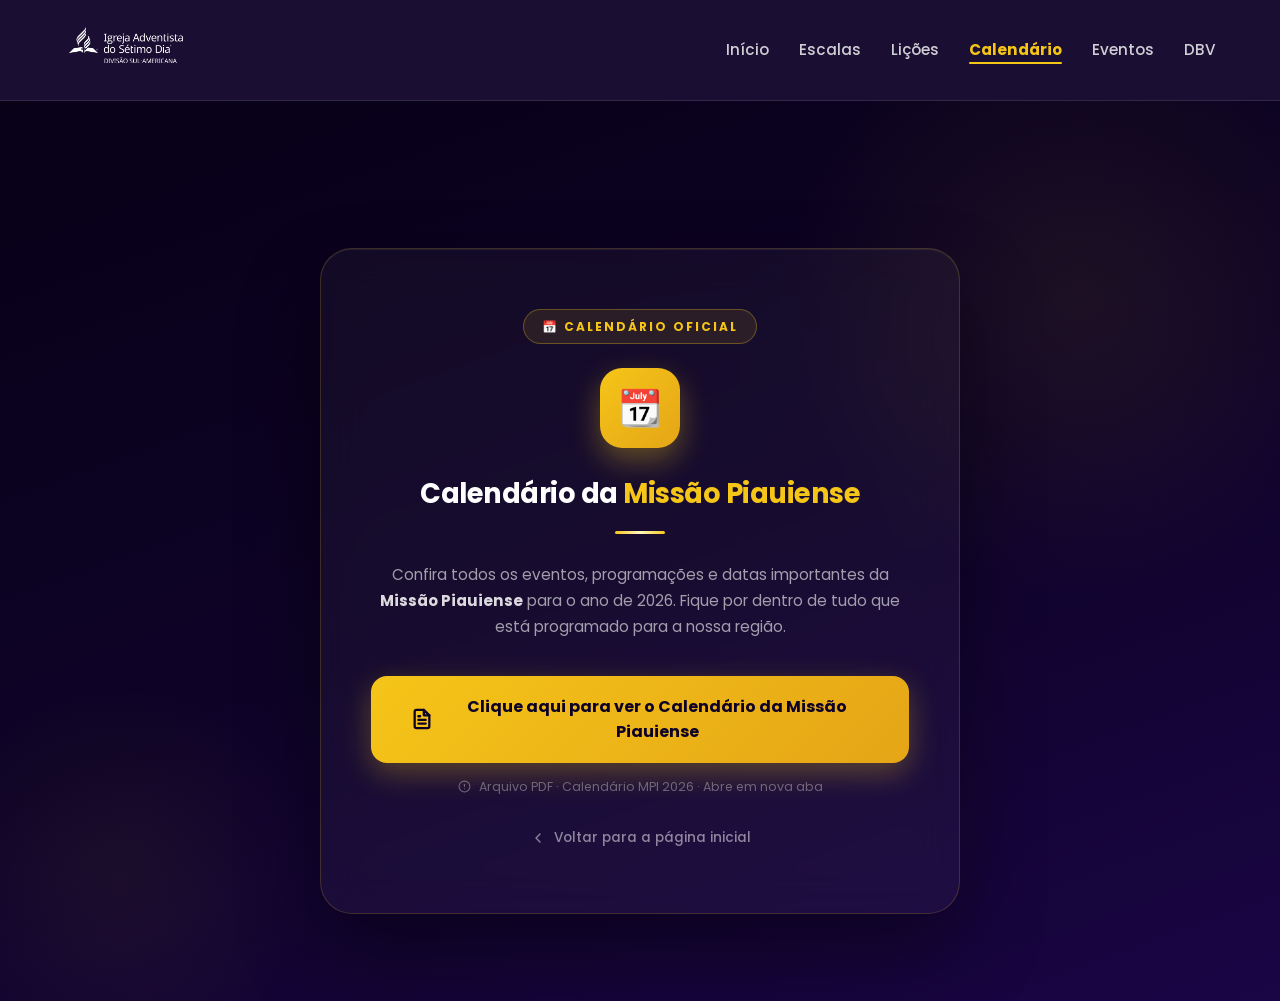
==== calendario.html @ d710eff6 "feat: adiciona pagina calendario com link para PDF da Missao Piauiense" ====
<!DOCTYPE html>
<html lang="pt-br">
<head>
    <meta charset="UTF-8">
    <meta name="viewport" content="width=device-width, initial-scale=1.0">
    <meta name="description" content="Calendário 2026 da Missão Piauiense - Igreja Adventista Angelim IV">
    <title>Calendário 2026 | Igreja Adventista Angelim IV</title>
    <link rel="icon" href="favicon.ico" type="image/x-icon">
    <link rel="stylesheet" href="style.css">
    <style>
        /* =============================
           ESTILOS EXCLUSIVOS DA PÁGINA
           ============================= */

        .cal-hero {
            min-height: 100vh;
            display: flex;
            align-items: center;
            justify-content: center;
            background: linear-gradient(160deg, #080118 0%, #0e0327 50%, #1a0545 100%);
            position: relative;
            overflow: hidden;
            padding: 120px 20px 60px;
        }

        /* Orbes decorativos de fundo */
        .cal-hero::before {
            content: '';
            position: absolute;
            width: 600px;
            height: 600px;
            border-radius: 50%;
            background: radial-gradient(circle, rgba(245, 197, 24, 0.07) 0%, transparent 70%);
            top: -100px;
            right: -100px;
            pointer-events: none;
        }

        .cal-hero::after {
            content: '';
            position: absolute;
            width: 400px;
            height: 400px;
            border-radius: 50%;
            background: radial-gradient(circle, rgba(245, 197, 24, 0.05) 0%, transparent 70%);
            bottom: -80px;
            left: -80px;
            pointer-events: none;
        }

        .cal-card {
            position: relative;
            z-index: 2;
            background: rgba(255, 255, 255, 0.04);
            border: 1px solid rgba(245, 197, 24, 0.18);
            backdrop-filter: blur(20px);
            border-radius: 32px;
            padding: 60px 50px;
            max-width: 640px;
            width: 100%;
            text-align: center;
            box-shadow:
                0 40px 80px rgba(0, 0, 0, 0.4),
                inset 0 1px 0 rgba(255, 255, 255, 0.08);
            animation: fadeUp 0.7s ease both;
        }

        @keyframes fadeUp {
            from { opacity: 0; transform: translateY(30px); }
            to   { opacity: 1; transform: translateY(0); }
        }

        /* Ícone decorativo no topo do card */
        .cal-icon-wrap {
            width: 80px;
            height: 80px;
            margin: 0 auto 28px;
            background: linear-gradient(135deg, #f5c518, #e5a517);
            border-radius: 22px;
            display: flex;
            align-items: center;
            justify-content: center;
            font-size: 2.2rem;
            box-shadow: 0 12px 30px rgba(245, 197, 24, 0.35);
            animation: pulse 3s ease-in-out infinite;
        }

        @keyframes pulse {
            0%, 100% { box-shadow: 0 12px 30px rgba(245, 197, 24, 0.35); }
            50%       { box-shadow: 0 12px 50px rgba(245, 197, 24, 0.6); }
        }

        /* Linha decorativa dourada */
        .cal-divider {
            width: 50px;
            height: 3px;
            background: linear-gradient(90deg, #f5c518, #fff8c0, #f5c518);
            border-radius: 2px;
            margin: 20px auto 28px;
        }

        .cal-card h1 {
            font-size: 1.7rem;
            font-weight: 700;
            color: #ffffff;
            line-height: 1.3;
            margin-bottom: 0;
            letter-spacing: -0.5px;
        }

        .cal-card h1 span {
            color: #f5c518;
        }

        .cal-card p {
            font-size: 0.95rem;
            color: rgba(255, 255, 255, 0.6);
            line-height: 1.7;
            margin-bottom: 0;
        }

        /* Badge MPI */
        .cal-badge {
            display: inline-flex;
            align-items: center;
            gap: 8px;
            background: rgba(245, 197, 24, 0.1);
            border: 1px solid rgba(245, 197, 24, 0.3);
            color: #f5c518;
            font-size: 0.75rem;
            font-weight: 700;
            letter-spacing: 2px;
            text-transform: uppercase;
            padding: 7px 18px;
            border-radius: 50px;
            margin-bottom: 24px;
        }

        /* Botão principal de abrir o PDF */
        .btn-open-pdf {
            display: inline-flex;
            align-items: center;
            justify-content: center;
            gap: 12px;
            background: linear-gradient(135deg, #f5c518 0%, #e5a517 100%);
            color: #0e0327;
            font-family: 'Poppins', sans-serif;
            font-size: 1rem;
            font-weight: 700;
            text-decoration: none;
            padding: 18px 40px;
            border-radius: 16px;
            border: none;
            cursor: pointer;
            width: 100%;
            margin-top: 36px;
            transition: all 0.35s cubic-bezier(0.175, 0.885, 0.32, 1.275);
            box-shadow: 0 10px 30px rgba(245, 197, 24, 0.3);
            position: relative;
            overflow: hidden;
        }

        .btn-open-pdf::before {
            content: '';
            position: absolute;
            top: 0; left: -100%;
            width: 100%; height: 100%;
            background: linear-gradient(90deg, transparent, rgba(255,255,255,0.25), transparent);
            transition: left 0.5s ease;
        }

        .btn-open-pdf:hover::before {
            left: 100%;
        }

        .btn-open-pdf:hover {
            transform: translateY(-4px);
            box-shadow: 0 20px 50px rgba(245, 197, 24, 0.45);
        }

        .btn-open-pdf svg {
            flex-shrink: 0;
        }

        /* Info de tamanho do arquivo */
        .cal-file-info {
            display: flex;
            align-items: center;
            justify-content: center;
            gap: 8px;
            margin-top: 14px;
            font-size: 0.78rem;
            color: rgba(255, 255, 255, 0.35);
        }

        /* Botão de voltar */
        .btn-back {
            display: inline-flex;
            align-items: center;
            gap: 8px;
            color: rgba(255, 255, 255, 0.5);
            text-decoration: none;
            font-size: 0.85rem;
            font-weight: 500;
            margin-top: 30px;
            transition: color 0.25s ease;
        }

        .btn-back:hover {
            color: #f5c518;
        }

        /* Responsivo */
        @media (max-width: 600px) {
            .cal-card {
                padding: 40px 28px;
                border-radius: 24px;
            }

            .cal-card h1 {
                font-size: 1.35rem;
            }

            .btn-open-pdf {
                font-size: 0.92rem;
                padding: 16px 24px;
            }
        }
    </style>
</head>
<body>

    <!-- Header reutilizado -->
    <header>
        <div class="container">
            <img src="Capa1.png.jpg" alt="Logo da Igreja Adventista Angelim IV" class="logo">
            <nav>
                <div class="hamburger" id="hamburger">
                    <span></span>
                    <span></span>
                    <span></span>
                </div>
                <ul id="nav-menu">
                    <li><a href="index.html#banner">Início</a></li>
                    <li><a href="index.html#escalas">Escalas</a></li>
                    <li><a href="index.html#licoes">Lições</a></li>
                    <li><a href="calendario.html" class="nav-active">Calendário</a></li>
                    <li><a href="eventos.html">Eventos</a></li>
                    <li><a href="DBV.html">DBV</a></li>
                </ul>
            </nav>
        </div>
    </header>

    <!-- Conteúdo principal -->
    <main>
        <section class="cal-hero">
            <div class="cal-card">

                <!-- Badge -->
                <div class="cal-badge">
                    📅 Calendário Oficial
                </div>

                <!-- Ícone -->
                <div class="cal-icon-wrap">📆</div>

                <!-- Título -->
                <h1>Calendário da <span>Missão Piauiense</span></h1>

                <div class="cal-divider"></div>

                <p>
                    Confira todos os eventos, programações e datas importantes da
                    <strong style="color: rgba(255,255,255,0.85);">Missão Piauiense</strong>
                    para o ano de 2026. Fique por dentro de tudo que está programado para a nossa região.
                </p>

                <!-- Botão principal -->
                <a href="calendario_MPI2026.pdf" target="_blank" class="btn-open-pdf" id="btn-ver-calendario">
                    <svg xmlns="http://www.w3.org/2000/svg" width="22" height="22" viewBox="0 0 24 24" fill="none" stroke="currentColor" stroke-width="2.5" stroke-linecap="round" stroke-linejoin="round">
                        <path d="M14 2H6a2 2 0 0 0-2 2v16a2 2 0 0 0 2 2h12a2 2 0 0 0 2-2V8z"/>
                        <polyline points="14 2 14 8 20 8"/>
                        <line x1="16" y1="13" x2="8" y2="13"/>
                        <line x1="16" y1="17" x2="8" y2="17"/>
                        <polyline points="10 9 9 9 8 9"/>
                    </svg>
                    Clique aqui para ver o Calendário da Missão Piauiense
                </a>

                <!-- Info do arquivo -->
                <div class="cal-file-info">
                    <svg xmlns="http://www.w3.org/2000/svg" width="13" height="13" viewBox="0 0 24 24" fill="none" stroke="currentColor" stroke-width="2" stroke-linecap="round" stroke-linejoin="round"><circle cx="12" cy="12" r="10"/><line x1="12" y1="8" x2="12" y2="12"/><line x1="12" y1="16" x2="12.01" y2="16"/></svg>
                    Arquivo PDF · Calendário MPI 2026 · Abre em nova aba
                </div>

                <!-- Voltar -->
                <a href="index.html" class="btn-back">
                    <svg xmlns="http://www.w3.org/2000/svg" width="16" height="16" viewBox="0 0 24 24" fill="none" stroke="currentColor" stroke-width="2" stroke-linecap="round" stroke-linejoin="round"><polyline points="15 18 9 12 15 6"/></svg>
                    Voltar para a página inicial
                </a>

            </div>
        </section>
    </main>

    <script>
        // Hamburger menu
        document.addEventListener('DOMContentLoaded', function () {
            const hamburger = document.getElementById('hamburger');
            const navMenu = document.getElementById('nav-menu');

            if (hamburger) {
                hamburger.addEventListener('click', function () {
                    hamburger.classList.toggle('active');
                    navMenu.classList.toggle('active');
                });
            }

            navMenu && navMenu.querySelectorAll('a').forEach(function (link) {
                link.addEventListener('click', function () {
                    hamburger.classList.remove('active');
                    navMenu.classList.remove('active');
                });
            });
        });
    </script>
</body>
</html>
---- style.css ----
/* ESTILO INSPIRADO EM WEEGO VIAGENS 
   Foco: Modernidade, Minimalismo e Experiência do Usuário (UX)
*/

@import url('https://fonts.googleapis.com/css2?family=Poppins:wght@300;400;600;700&display=swap');

/* 1. RESET E REGRAS TOTAIS */
* {
    margin: 0;
    padding: 0;
    box-sizing: border-box;
}

html {
    scroll-behavior: smooth;
    /* Evita que o header fixo corte os títulos das seções ao navegar */
    scroll-padding-top: 100px;
}

body {
    font-family: 'Poppins', sans-serif; /* Fonte moderna como a da Weego */
    background-color: #f8fafc; /* Fundo off-white azulado, muito elegante */
    color: #1e293b; /* Cinza escuro em vez de preto puro */
    line-height: 1.6;
    overflow-x: hidden;
}

.container {
    width: 90%;
    max-width: 1200px;
    margin: 0 auto;
}

/* 2. CABEÇALHO (ESTILO GLASSMORPHISM) */
header {
    background-color: rgba(14, 3, 39, 0.95); /* Azul marinho profundo com transparência */
    backdrop-filter: blur(12px); /* Efeito de vidro embaçado ao rolar */
    color: white;
    padding: 15px 0;
    position: sticky;
    top: 0;
    z-index: 1000;
    border-bottom: 1px solid rgba(255, 255, 255, 0.1);
    transition: all 0.3s ease;
}

header .container {
    display: flex;
    justify-content: space-between;
    align-items: center;
}

.logo {
    height: 70px;
    transition: transform 0.3s ease;
}

.logo:hover {
    transform: scale(1.05);
}

nav {
    display: flex;
    align-items: center;
}

nav ul {
    list-style: none;
    display: flex;
    gap: 30px;
}

nav ul li a {
    color: rgba(255, 255, 255, 0.8);
    text-decoration: none;
    font-weight: 500;
    font-size: 0.95rem;
    transition: all 0.3s ease;
}

nav ul li a:hover {
    color: #f5c518; /* Dourado no hover */
}

/* Link ativo — página atual no menu */
.nav-active {
    color: #f5c518 !important;
    font-weight: 700 !important;
    position: relative;
}

.nav-active::after {
    content: '';
    position: absolute;
    bottom: -4px;
    left: 0;
    width: 100%;
    height: 2px;
    background: #f5c518;
    border-radius: 2px;
}

/* Hamburger Menu */
.hamburger {
    display: none;
    flex-direction: column;
    cursor: pointer;
    gap: 5px;
}

.hamburger span {
    width: 25px;
    height: 3px;
    background-color: white;
    transition: 0.3s;
}

.hamburger.active span:nth-child(1) {
    transform: rotate(-45deg) translate(-5px, 6px);
}

.hamburger.active span:nth-child(2) {
    opacity: 0;
}

.hamburger.active span:nth-child(3) {
    transform: rotate(45deg) translate(-5px, -6px);
}

/* 3. BANNER PRINCIPAL (HERO) */
#banner {
    background: linear-gradient(rgba(0, 0, 0, 0.5), #0e0327), url('capa da igreja.png') no-repeat center center/cover;
    color: white;
    text-align: center;
    padding: 160px 0 120px;
}

#banner h1 {
    font-size: 3.5rem;
    font-weight: 700;
    margin-bottom: 15px;
    letter-spacing: -1.5px;
}

#banner p {
    font-size: 1.2rem;
    opacity: 0.9;
    max-width: 700px;
    margin: 0 auto;
}

.btn-ofertas {
    display: inline-block;
    background-color: #f5c518;
    color: #0e0327 !important;
    padding: 15px 40px;
    border-radius: 12px;
    text-decoration: none;
    font-weight: 600;
    margin-top: 35px;
    box-shadow: 0 10px 25px rgba(245, 197, 24, 0.3);
    transition: all 0.4s cubic-bezier(0.175, 0.885, 0.32, 1.275);
}

.btn-ofertas:hover {
    background-color: #ffffff;
    transform: translateY(-5px);
    box-shadow: 0 15px 30px rgba(0,0,0,0.2);
}

/* 4. FAIXA DE PRÓXIMO CULTO (FULL WIDTH) */
#aviso-programado {
    background-color: #ffffff; /* Fundo branco limpo */
    color: #0e0327;
    width: 100%; /* Largura total da tela */
    margin: 0; /* Remove as margens laterais e o recuo negativo se preferir */
    padding: 60px 0; /* Espaçamento interno vertical */
    text-align: center;
    position: relative;
    z-index: 10;
    /* Uma sombra sutil apenas na parte de baixo para dar profundidade */
    box-shadow: 0 10px 30px rgba(0, 0, 0, 0.05); 
    border-bottom: 1px solid #eee;
}

/* Centraliza o conteúdo dentro da faixa larga */
#aviso-programado .container {
    max-width: 1200px;
    margin: 0 auto;
}

#titulo-amarelo {
    color: #f5c518;
    text-transform: uppercase;
    font-size: 0.9rem;
    letter-spacing: 3px;
    font-weight: 700;
    margin-bottom: 15px;
    display: block;
}

#departamento-texto {
    font-size: 2.2rem; /* Texto maior para aproveitar a largura */
    font-weight: 700;
    margin-bottom: 10px;
    color: #0e0327;
    letter-spacing: -1px;
}

#responsavel-nome {
    font-size: 1.2rem;
    color: #64748b;
    font-weight: 400;
}

/* Ajuste para Celular */
@media (max-width: 768px) {
    #departamento-texto {
        font-size: 1.5rem;
        padding: 0 15px;
    }
    #aviso-programado {
        padding: 40px 0;
    }
}

/* --- SEÇÃO DE HORÁRIOS VERTICAIS (ESTILO WEEGO) --- */

.titulo-sessao {
    text-align: center;
    font-size: 1.8rem;
    color: #0e0327;
    margin-bottom: 1rem;
    font-weight: 700;
}

.horarios-grid-vertical {
    display: flex; /* Mudamos de Grid para Flex para facilitar a linha única */
    gap: 20px;
    justify-content: center;
    padding: 20px 0;
    /* Regras para o scroll no celular */
    overflow-x: auto; 
    scroll-snap-type: x mandatory; /* Faz o card "travar" centralizado ao deslizar */
    -webkit-overflow-scrolling: touch; /* Scroll suave no iPhone */
}

/* Remove a barra de scroll feia em navegadores modernos, mantendo a função */
.horarios-grid-vertical::-webkit-scrollbar {
    display: none;
}

.horario-card-v {
    background: #ffffff;
    border-radius: 20px;
    padding: 25px 20px;
    display: flex;
    flex-direction: column;
    align-items: center;
    justify-content: space-between;
    min-height: 280px;
    
    /* Ajuste crucial para a linha única */
    flex: 0 0 220px; /* Não estica, não encolhe, mantém 220px de largura */
    scroll-snap-align: center; /* Alinha o card no meio da tela ao dar o swipe */
    
    box-shadow: 0 10px 25px rgba(0, 0, 0, 0.04);
    border: 1px solid #f1f5f9;
    transition: all 0.4s ease;
}

.horario-card-v:hover {
    transform: translateY(-12px);
    box-shadow: 0 20px 40px rgba(0, 0, 0, 0.08);
    border-color: #f5c518;
}

.icon-topo {
    font-size: 1.8rem;
    margin-bottom: 15px;
    background: #f8fafc;
    width: 55px;
    height: 55px;
    display: flex;
    align-items: center;
    justify-content: center;
    border-radius: 15px;
}

.card-body {
    display: flex;
    flex-direction: column;
    align-items: center;
    flex-grow: 1; /* Faz o corpo ocupar o espaço central */
}

.dia-semana {
    font-size: 1.2rem;
    font-weight: 700;
    color: #0e0327;
    margin-bottom: 8px;
}

.desc-culto {
    font-size: 0.85rem;
    color: #64748b;
    margin-bottom: 20px;
    line-height: 1.3;
}

.hora-badge {
    background-color: #0e0327;
    color: #f5c518;
    padding: 8px 18px;
    border-radius: 12px;
    font-weight: 700;
    font-size: 1rem;
    box-shadow: 0 4px 10px rgba(14, 3, 39, 0.2);
    margin-top: auto; /* Joga o horário para a base do card */
}

/* Ajuste Mobile - Horários */
@media (max-width: 768px) {
    /* Empilha os cards verticalmente em vez de scroll horizontal */
    .horarios-grid-vertical {
        flex-direction: column;
        align-items: center;
        overflow-x: visible;
        padding: 10px 20px;
        scroll-snap-type: none;
    }

    .titulo-sessao {
        font-size: 1.5rem;
        text-align: center;
        padding-left: 0;
    }

    .horario-card-v {
        flex: 0 0 auto;
        width: 100%;
        max-width: 400px;
        min-width: unset;
        min-height: unset;
        flex-direction: row;
        justify-content: flex-start;
        gap: 20px;
        padding: 20px;
    }

    .icon-topo {
        margin-bottom: 0;
        flex-shrink: 0;
    }

    .card-body {
        align-items: flex-start;
        text-align: left;
    }

    .hora-badge {
        margin-top: 8px;
    }
}


/* 5. SEÇÕES GERAIS */
.section-content {
    padding: 30px 0; /* Espaço reduzido entre seções */
}

.section-content h2 {
    text-align: center;
    font-size: 2.2rem;
    font-weight: 700;
    margin-bottom: 50px;
    color: #0e0327;
}

/* Ajuste específico para reduzir espaço entre Horários e Escalas */
#horarios {
    padding-bottom: 25px;
}

#escalas {
    padding-top: 25px;
}

/* 6. MOLDURA DA ESCALA (O FOCO DO SITE) */
.moldura-escala {
    background: #ffffff;
    padding: 12px;
    border-radius: 30px; /* Bordas muito arredondadas (Estilo Weego) */
    box-shadow: 0 30px 60px rgba(0, 0, 0, 0.08);
    max-width: 950px;
    margin: 0 auto;
    transition: transform 0.5s ease;
}

.moldura-escala:hover {
    transform: translateY(-10px); /* Efeito flutuante */
}

.img-full {
    width: 100%;
    height: auto;
    border-radius: 20px;
    display: block;
}

/* --- SEÇÃO DE LIÇÕES (ESTILO WEEGO PREMIUM) --- */

.licoes-grid-premium {
    display: grid;
    grid-template-columns: repeat(auto-fit, minmax(280px, 1fr));
    gap: 30px;
    margin-top: 40px;
}

.licao-card-v {
    background: #ffffff;
    border-radius: 24px;
    overflow: hidden; /* Garante que a imagem não saia do card */
    box-shadow: 0 10px 30px rgba(0, 0, 0, 0.03);
    border: 1px solid #f1f5f9;
    transition: all 0.4s ease;
    text-align: center;
}

.licao-card-v:hover {
    transform: translateY(-10px);
    box-shadow: 0 20px 40px rgba(0, 0, 0, 0.08);
    border-color: #f5c518;
}

.capa-wrapper {
    width: 100%;
    height: 380px; /* Aumentei um pouco a altura para acomodar capas verticais inteiras */
    overflow: hidden;
    background-color: #ffffff; /* Fundo branco puro para que o espacinho do lado não apareça */
    padding: 20px; /* Adiciona um respiro em volta da imagem para não colar na borda */
    display: flex;
    align-items: center;
    justify-content: center;
    border-bottom: 1px solid #f1f5f9; /* Linha sutil para separar a foto do texto */
}

.capa-img {
    max-width: 100%;
    max-height: 100%;
    object-fit: contain; /* ESSE É O SEGREDO: Imagem fica inteira sem cortes */
    transition: transform 0.5s ease;
}



.licao-card-v:hover .capa-img {
    transform: scale(1.1); /* Zoom suave na foto no hover */
}

.licao-body {
    padding: 25px;
}

.licao-body h3 {
    color: #0e0327;
    font-size: 1.4rem;
    margin-bottom: 5px;
}

.licao-body p {
    color: #64748b;
    font-size: 0.9rem;
    margin-bottom: 20px;
}

.btn-pdf {
    display: inline-block;
    background-color: #f5c518;
    color: #0e0327;
    text-decoration: none;
    font-weight: 700;
    padding: 10px 25px;
    border-radius: 12px;
    font-size: 0.9rem;
    transition: 0.3s;
    border: 2px solid #f5c518;
}

.btn-pdf:hover {
    background-color: transparent;
    color: #0e0327;
}

/* Ajuste para o celular (mantendo 1 lição por vez no scroll ou empilhado) */
@media (max-width: 768px) {
    .licoes-grid-premium {
        grid-template-columns: 1fr;
        padding: 0 10px;
    }
    .capa-wrapper {
        height: 300px;
    }
}

/* 8. FORMULÁRIO DE CONTATO */
.contact-form {
    max-width: 600px;
    margin: 0 auto;
    background: #ffffff;
    padding: 40px;
    border-radius: 24px;
    box-shadow: 0 10px 30px rgba(0,0,0,0.05);
}

.form-group {
    margin-bottom: 20px;
}

.form-group label {
    display: block;
    margin-bottom: 5px;
    font-weight: 600;
    color: #0e0327;
}

.form-group input,
.form-group textarea {
    width: 100%;
    padding: 12px;
    border: 1px solid #e2e8f0;
    border-radius: 8px;
    font-family: 'Poppins', sans-serif;
    font-size: 1rem;
    transition: border-color 0.3s;
}

.form-group input:focus,
.form-group textarea:focus {
    outline: none;
    border-color: #f5c518;
}

.form-group textarea {
    resize: vertical;
    min-height: 120px;
}

.btn-submit {
    background-color: #f5c518;
    color: #0e0327;
    padding: 15px 40px;
    border: none;
    border-radius: 12px;
    font-weight: 600;
    font-size: 1rem;
    cursor: pointer;
    transition: all 0.3s ease;
    display: block;
    width: 100%;
}

.btn-submit:hover {
    background-color: #e5a517;
    transform: translateY(-2px);
}

/* ==============================
   9. FOOTER PREMIUM
   ============================== */

.footer-premium {
    background: linear-gradient(160deg, #080118 0%, #0e0327 60%, #16043d 100%);
    color: rgba(255, 255, 255, 0.75);
    padding-top: 0;
    position: relative;
    overflow: hidden;
}

/* Brilho decorativo de fundo */
.footer-premium::before {
    content: '';
    position: absolute;
    top: -60px;
    left: 50%;
    transform: translateX(-50%);
    width: 600px;
    height: 300px;
    background: radial-gradient(ellipse, rgba(245, 197, 24, 0.06) 0%, transparent 70%);
    pointer-events: none;
}

/* Linha divisória dourada no topo */
.footer-divider {
    width: 100%;
    height: 2px;
    background: linear-gradient(90deg, transparent 0%, #f5c518 30%, #fff8c0 50%, #f5c518 70%, transparent 100%);
    margin-bottom: 60px;
}

/* Grid de 3 colunas */
.footer-grid {
    display: grid;
    grid-template-columns: 1.4fr 1fr 1.2fr;
    gap: 50px;
    padding-bottom: 60px;
}

/* --- Coluna 1: Marca / Brand --- */
.footer-brand {
    display: flex;
    flex-direction: column;
    gap: 18px;
}

.footer-logo {
    height: 70px;
    width: auto;
    object-fit: contain;
    filter: brightness(1.1);
    transition: transform 0.3s ease;
}

.footer-logo:hover {
    transform: scale(1.05);
}

.footer-tagline {
    font-size: 0.88rem;
    line-height: 1.7;
    color: rgba(255, 255, 255, 0.55);
    max-width: 280px;
    font-style: italic;
}

/* Botões de redes sociais */
.footer-social {
    display: flex;
    gap: 12px;
    flex-wrap: wrap;
    margin-top: 4px;
}

.social-btn {
    display: inline-flex;
    align-items: center;
    gap: 8px;
    background: rgba(255, 255, 255, 0.06);
    border: 1px solid rgba(245, 197, 24, 0.25);
    color: rgba(255, 255, 255, 0.8);
    text-decoration: none;
    padding: 9px 16px;
    border-radius: 50px;
    font-size: 0.82rem;
    font-weight: 500;
    transition: all 0.3s ease;
    backdrop-filter: blur(5px);
}

.social-btn:hover {
    background: #f5c518;
    border-color: #f5c518;
    color: #0e0327;
    transform: translateY(-3px);
    box-shadow: 0 8px 20px rgba(245, 197, 24, 0.3);
}

/* --- Colunas 2 e 3: Headings --- */
.footer-heading {
    font-size: 0.75rem;
    font-weight: 700;
    letter-spacing: 3px;
    text-transform: uppercase;
    color: #f5c518;
    margin-bottom: 22px;
    position: relative;
    padding-bottom: 12px;
}

.footer-heading::after {
    content: '';
    position: absolute;
    bottom: 0;
    left: 0;
    width: 30px;
    height: 2px;
    background: #f5c518;
    border-radius: 2px;
}

/* --- Coluna 2: Links rápidos --- */
.footer-links {
    list-style: none;
    display: flex;
    flex-direction: column;
    gap: 12px;
}

.footer-links li a {
    color: rgba(255, 255, 255, 0.65);
    text-decoration: none;
    font-size: 0.88rem;
    transition: all 0.25s ease;
    display: inline-block;
}

.footer-links li a:hover {
    color: #f5c518;
    transform: translateX(5px);
}

/* --- Coluna 3: Contato --- */
.footer-contact-list {
    list-style: none;
    display: flex;
    flex-direction: column;
    gap: 16px;
}

.footer-contact-list li {
    display: flex;
    align-items: flex-start;
    gap: 12px;
    font-size: 0.86rem;
    line-height: 1.5;
    color: rgba(255, 255, 255, 0.65);
}

.contact-icon {
    font-size: 1rem;
    flex-shrink: 0;
    margin-top: 1px;
}

.footer-contact-list a {
    color: rgba(255, 255, 255, 0.65);
    text-decoration: none;
    transition: color 0.25s ease;
}

.footer-contact-list a:hover {
    color: #f5c518;
    text-decoration: underline;
}

/* --- Barra inferior de copyright --- */
.footer-bottom {
    border-top: 1px solid rgba(255, 255, 255, 0.08);
    padding: 22px 0;
    text-align: center;
}

.footer-bottom p {
    font-size: 0.78rem;
    color: rgba(255, 255, 255, 0.35);
    margin: 0;
    line-height: 1.6;
}

.footer-verse {
    color: rgba(245, 197, 24, 0.45) !important;
    font-style: italic;
    margin-top: 4px !important;
}

/* --- Responsividade do Footer --- */
@media (max-width: 768px) {
    .footer-grid {
        grid-template-columns: 1fr;
        gap: 36px;
        padding-bottom: 40px;
    }

    .footer-brand {
        align-items: center;
        text-align: center;
    }

    .footer-tagline {
        max-width: 100%;
        text-align: center;
    }

    .footer-social {
        justify-content: center;
    }

    .footer-heading::after {
        left: 50%;
        transform: translateX(-50%);
    }

    .footer-heading {
        text-align: center;
    }

    .footer-links {
        align-items: center;
    }

    .footer-contact-list {
        align-items: flex-start;
        max-width: 280px;
        margin: 0 auto;
    }

    .footer-divider {
        margin-bottom: 40px;
    }
}

@media (max-width: 480px) {
    .footer-bottom p {
        font-size: 0.72rem;
        padding: 0 10px;
    }
}

/* 10. BOTÃO FLUTUANTE WHATSAPP */
.btn-float {
    position: fixed;
    bottom: 30px;
    right: 30px;
    background-color: #25d366; /* Verde WhatsApp */
    color: white;
    width: 60px;
    height: 60px;
    border-radius: 50%;
    display: flex;
    align-items: center;
    justify-content: center;
    box-shadow: 0 10px 20px rgba(0,0,0,0.2);
    z-index: 1000;
    text-decoration: none;
    font-size: 1.5rem;
    transition: all 0.3s ease;
}

.btn-float:hover {
    transform: scale(1.1);
    background-color: #20ba5a;
}

/* 11. RESPONSIVIDADE PARA CELULAR */
@media (max-width: 768px) {
    #banner h1 { font-size: 2.2rem; }

    /* Header: logo + hamburger lado a lado (sem flex-direction: column) */
    header .container {
        flex-direction: row;
        justify-content: space-between;
        align-items: center;
        padding: 0 16px;
    }

    .logo {
        height: 50px;
    }

    /* Menu dropdown sólido (sem transparência para não vazar o conteúdo de fundo) */
    nav ul {
        position: fixed;
        top: 80px;
        left: -100%;
        width: 100%;
        height: calc(100vh - 80px);
        background-color: #0e0327; /* sólido, sem rgba que deixava vazar o banner */
        flex-direction: column;
        align-items: center;
        justify-content: center;
        gap: 30px;
        transition: left 0.3s ease;
        z-index: 1002;
    }

    nav ul li a {
        font-size: 1.2rem;
    }

    nav ul.active {
        left: 0;
    }

    .hamburger {
        display: flex;
        z-index: 1005;
        /* Remove position: absolute para ficar no fluxo normal do flex */
        position: relative;
        right: auto;
        top: auto;
    }

    #aviso-programado { padding: 30px 15px; }
    .section-content { padding: 30px 0; }
    .contact-form {
        padding: 20px;
    }
    .btn-float {
        bottom: 20px;
        right: 20px;
        width: 50px;
        height: 50px;
        font-size: 1.2rem;
    }
}

/* responsividade para celular pequeno (480px) */
@media (max-width: 480px) {
    #banner h1 { font-size: 1.8rem; }
    #banner { padding: 100px 20px 80px; }
    .titulo-sessao { font-size: 1.3rem; }

    .horario-card-v {
        max-width: 100%;
        width: 100%;
    }

    .contact-form {
        padding: 15px;
    }
    .btn-submit {
        padding: 12px;
        font-size: 0.9rem;
    }
    footer {
        padding: 40px 15px 20px;
        font-size: 0.9rem;
    }

    footer p {
        font-size: 0.85rem;
        word-break: break-word;
    }

    .section-content h2 {
        font-size: 1.6rem;
    }

    .licao-card-v {
        margin: 0 10px;
    }
}
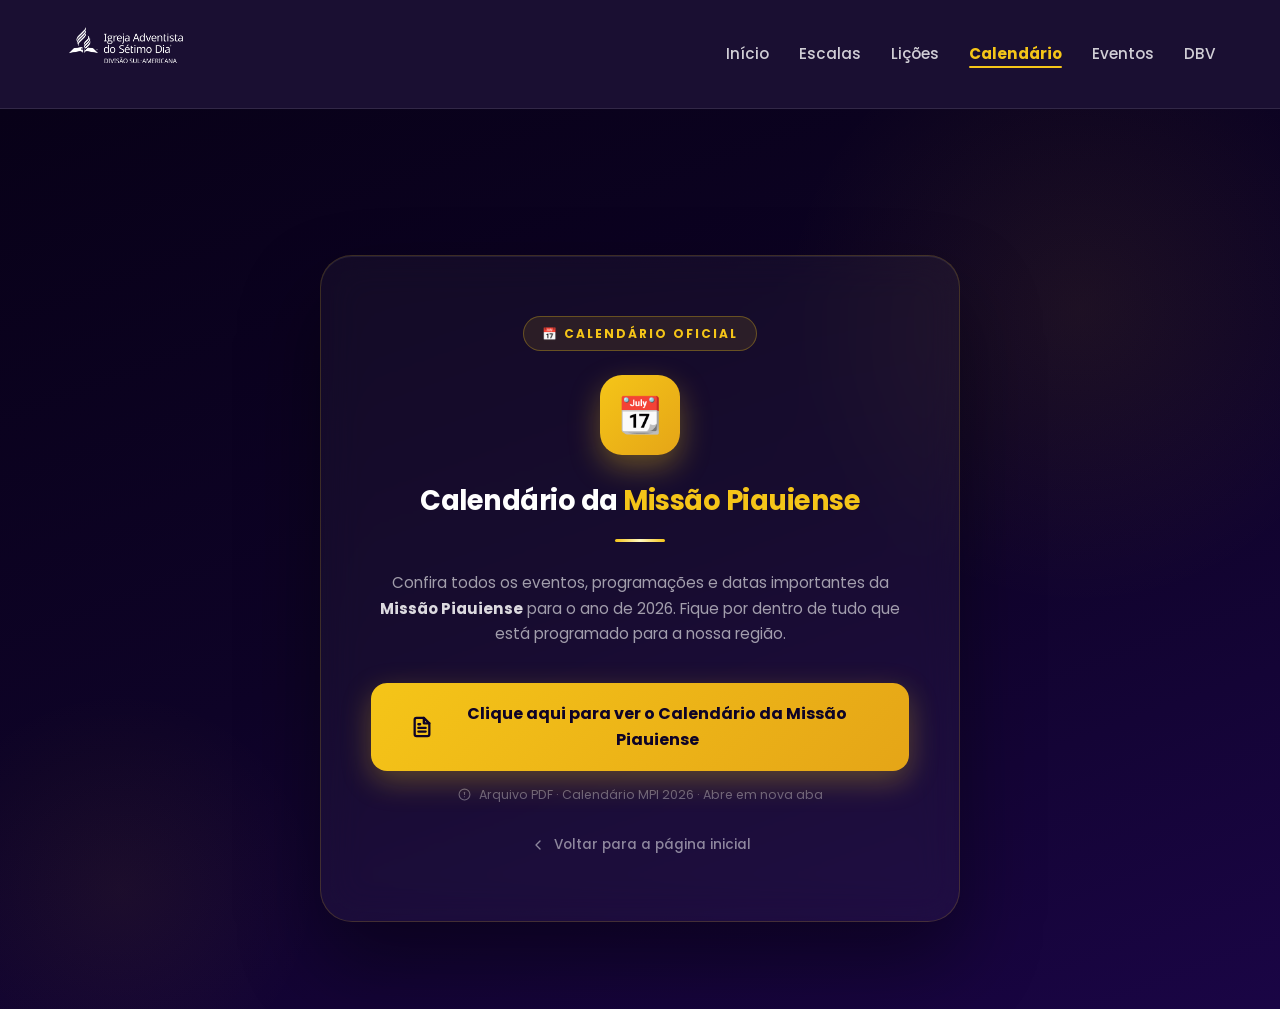
==== commit 58d589ba: "fix: logo clicavel em todas as paginas leva ao inicio" ====
--- a/calendario.html
+++ b/calendario.html
@@ -233,7 +233,7 @@
     <!-- Header reutilizado -->
     <header>
         <div class="container">
-            <img src="Capa1.png.jpg" alt="Logo da Igreja Adventista Angelim IV" class="logo">
+            <a href="index.html" aria-label="Ir para o início"><img src="Capa1.png.jpg" alt="Logo da Igreja Adventista Angelim IV" class="logo"></a>
             <nav>
                 <div class="hamburger" id="hamburger">
                     <span></span>
